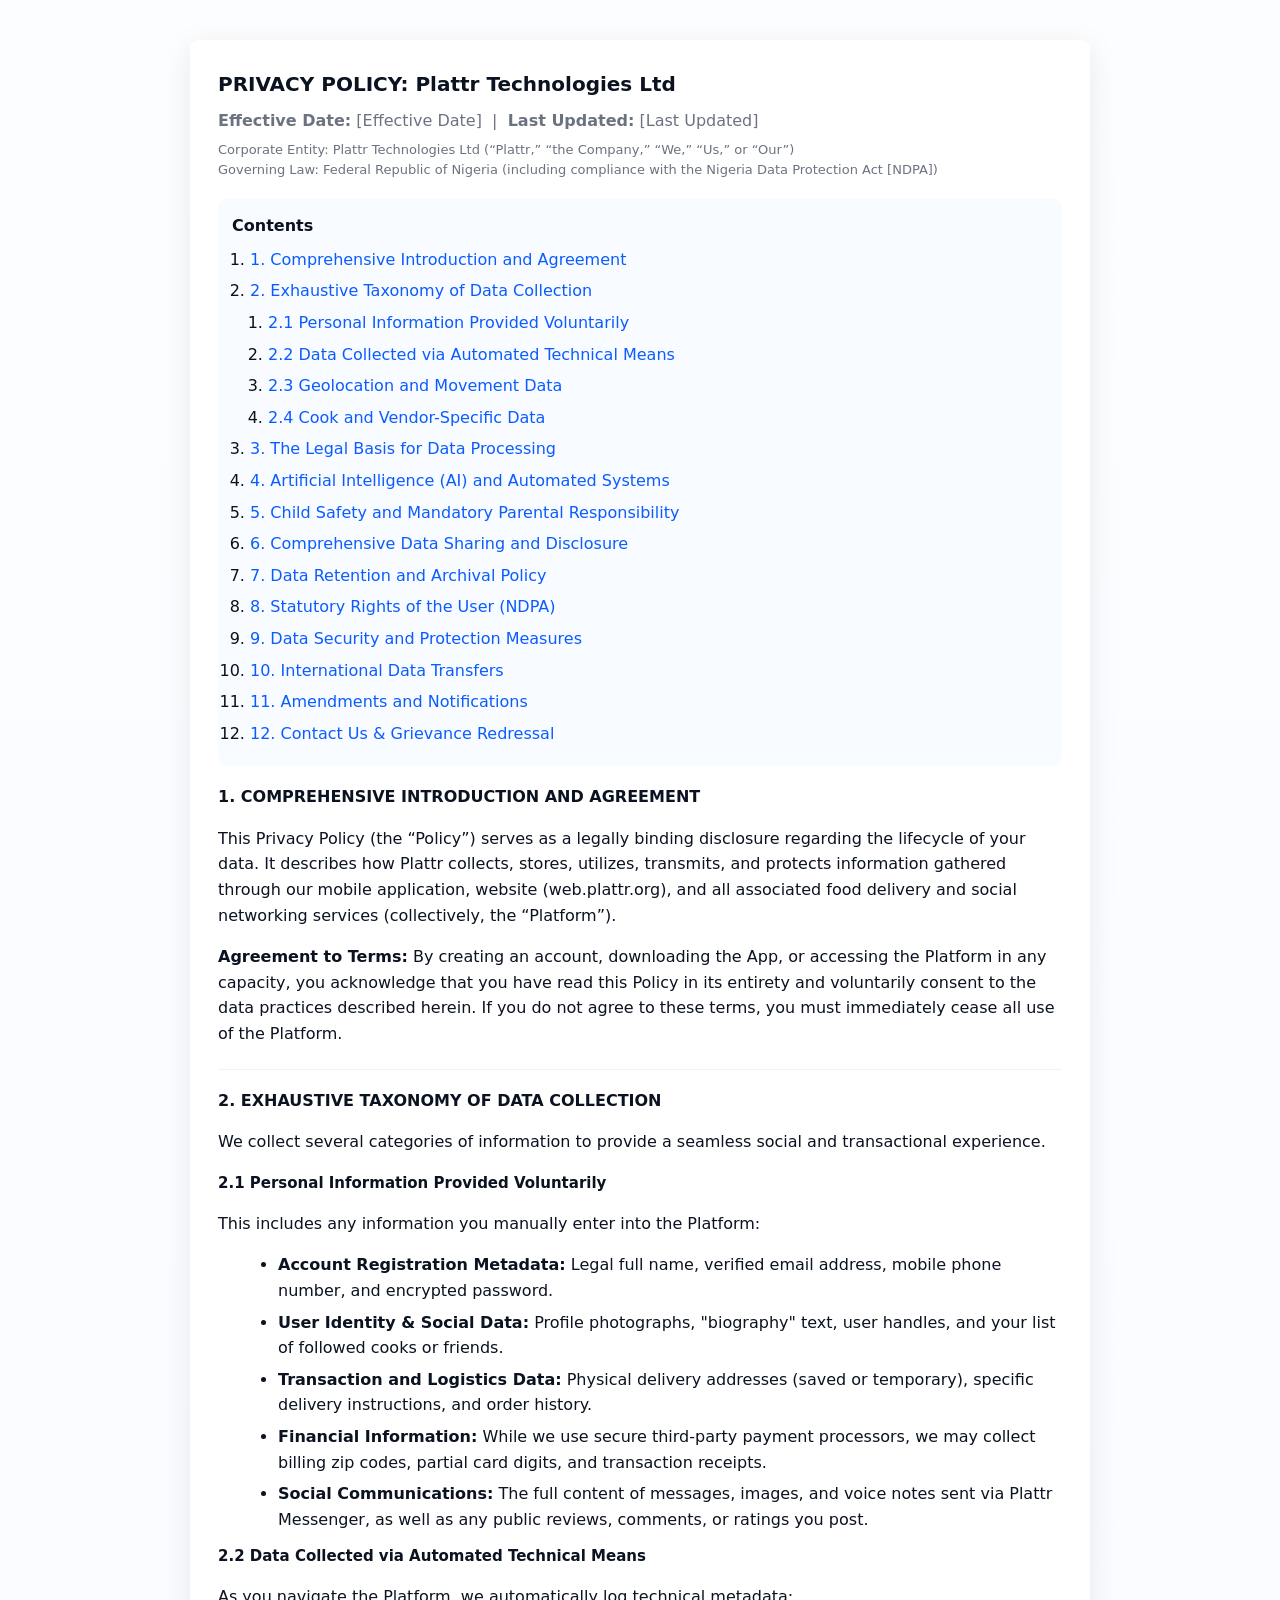
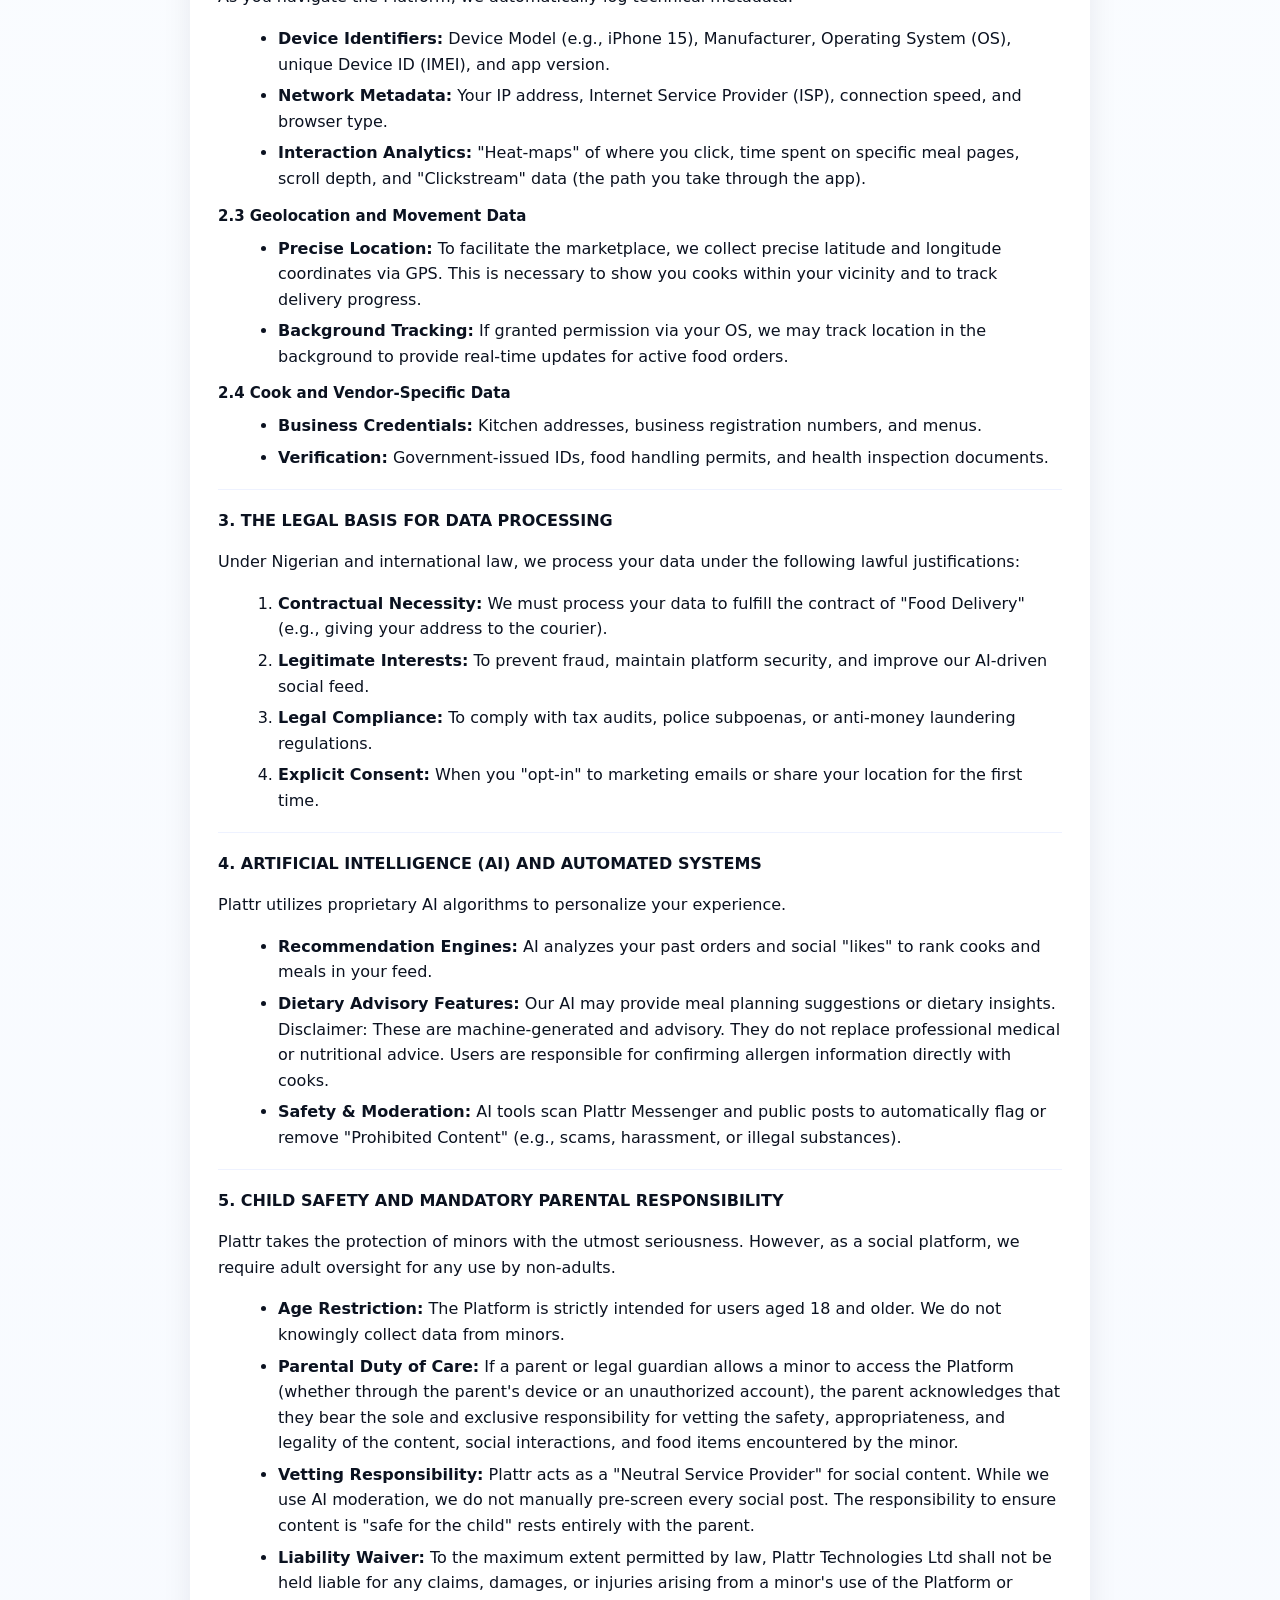
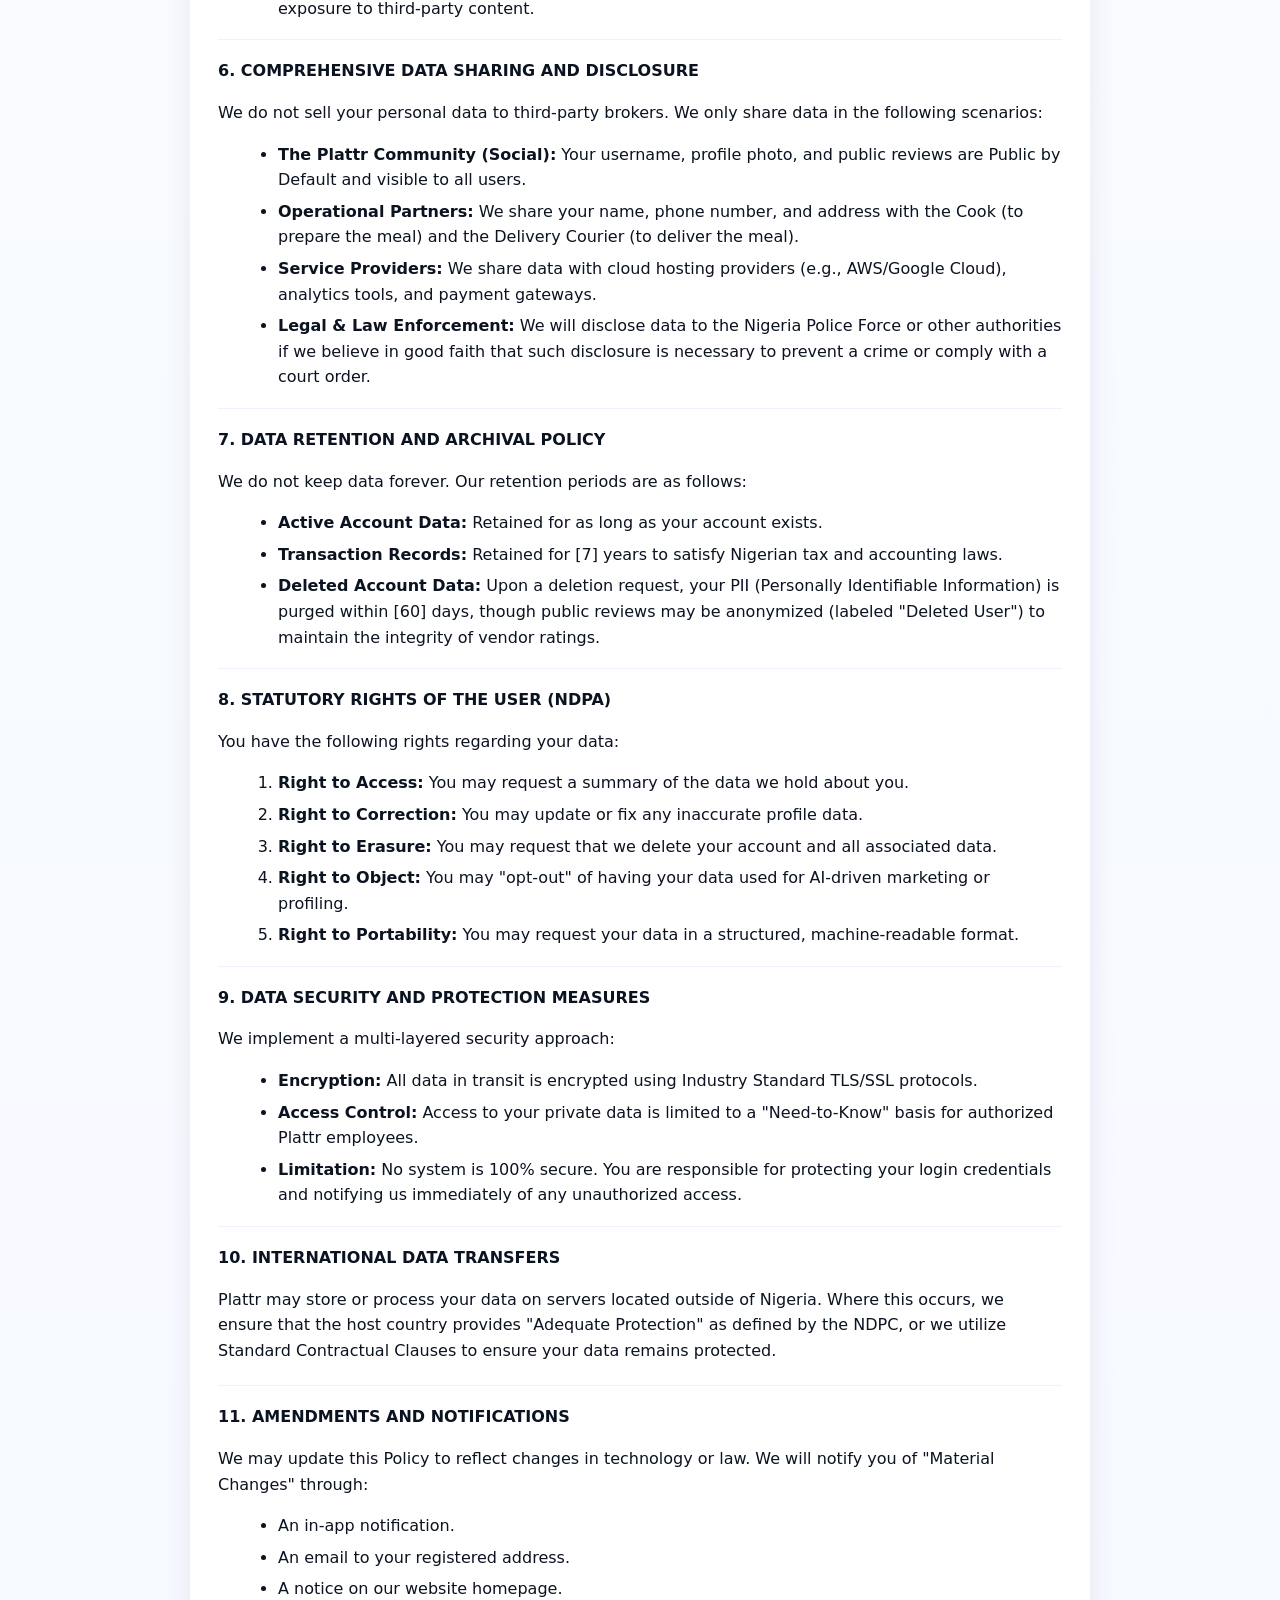
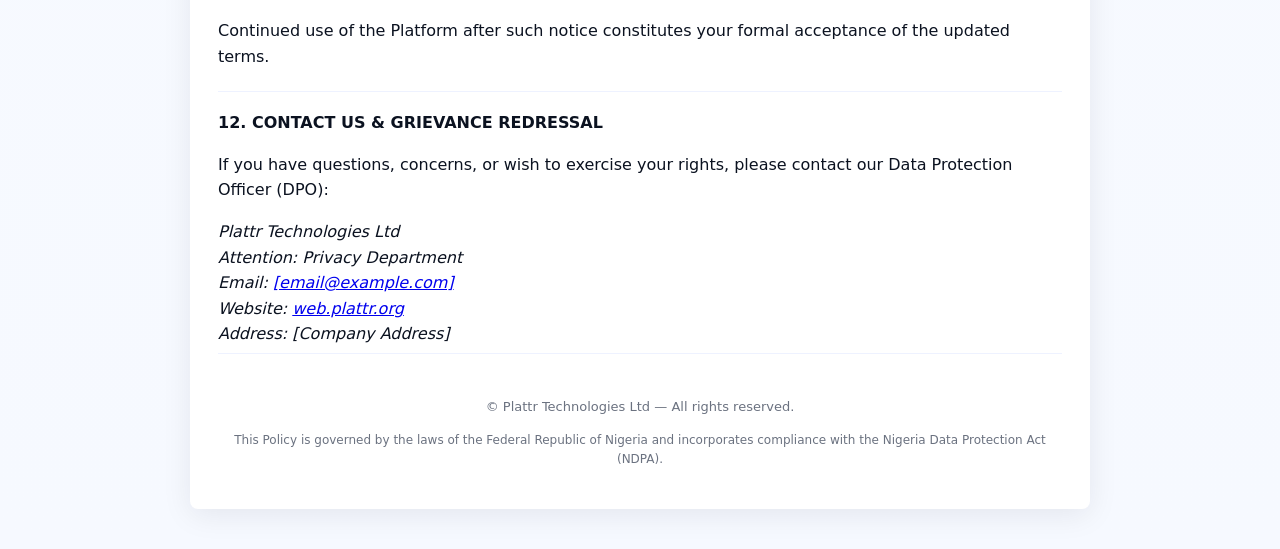
==== index.html @ 5358e26d "new" ====
<!doctype html>
<html lang="en">
  <head>
    <meta charset="utf-8">
    <meta name="viewport" content="width=device-width,initial-scale=1">
    <title>Plattr Technologies Ltd — Privacy Policy</title>
    <link rel="stylesheet" href="styles/privacy-policy.css">
  </head>
  <body>
    <main class="container">
      <header class="header">
        <h1>PRIVACY POLICY: Plattr Technologies Ltd</h1>
        <p class="meta">
          <strong>Effective Date:</strong> <span id="effective-date">[Effective Date]</span>
          &nbsp;|&nbsp;
          <strong>Last Updated:</strong> <span id="last-updated">[Last Updated]</span>
        </p>
        <p class="meta small">Corporate Entity: Plattr Technologies Ltd (“Plattr,” “the Company,” “We,” “Us,” or “Our”)<br>
        Governing Law: Federal Republic of Nigeria (including compliance with the Nigeria Data Protection Act [NDPA])</p>
      </header>

      <nav class="toc" aria-label="Table of contents">
        <h2>Contents</h2>
        <ol>
          <li><a href="#intro">1. Comprehensive Introduction and Agreement</a></li>
          <li><a href="#data-collection">2. Exhaustive Taxonomy of Data Collection</a>
            <ol>
              <li><a href="#voluntary">2.1 Personal Information Provided Voluntarily</a></li>
              <li><a href="#automated">2.2 Data Collected via Automated Technical Means</a></li>
              <li><a href="#geolocation">2.3 Geolocation and Movement Data</a></li>
              <li><a href="#cook-data">2.4 Cook and Vendor-Specific Data</a></li>
            </ol>
          </li>
          <li><a href="#legal-basis">3. The Legal Basis for Data Processing</a></li>
          <li><a href="#ai">4. Artificial Intelligence (AI) and Automated Systems</a></li>
          <li><a href="#children">5. Child Safety and Mandatory Parental Responsibility</a></li>
          <li><a href="#sharing">6. Comprehensive Data Sharing and Disclosure</a></li>
          <li><a href="#retention">7. Data Retention and Archival Policy</a></li>
          <li><a href="#rights">8. Statutory Rights of the User (NDPA)</a></li>
          <li><a href="#security">9. Data Security and Protection Measures</a></li>
          <li><a href="#transfers">10. International Data Transfers</a></li>
          <li><a href="#amendments">11. Amendments and Notifications</a></li>
          <li><a href="#contact">12. Contact Us & Grievance Redressal</a></li>
        </ol>
      </nav>

      <article class="policy" id="intro">
        <h2>1. COMPREHENSIVE INTRODUCTION AND AGREEMENT</h2>
        <p>This Privacy Policy (the “Policy”) serves as a legally binding disclosure regarding the lifecycle of your data. It describes how Plattr collects, stores, utilizes, transmits, and protects information gathered through our mobile application, website (web.plattr.org), and all associated food delivery and social networking services (collectively, the “Platform”).</p>
        <p><strong>Agreement to Terms:</strong> By creating an account, downloading the App, or accessing the Platform in any capacity, you acknowledge that you have read this Policy in its entirety and voluntarily consent to the data practices described herein. If you do not agree to these terms, you must immediately cease all use of the Platform.</p>
      </article>

      <article class="policy" id="data-collection">
        <h2>2. EXHAUSTIVE TAXONOMY OF DATA COLLECTION</h2>
        <p>We collect several categories of information to provide a seamless social and transactional experience.</p>

        <h3 id="voluntary">2.1 Personal Information Provided Voluntarily</h3>
        <p>This includes any information you manually enter into the Platform:</p>
        <ul>
          <li><strong>Account Registration Metadata:</strong> Legal full name, verified email address, mobile phone number, and encrypted password.</li>
          <li><strong>User Identity & Social Data:</strong> Profile photographs, "biography" text, user handles, and your list of followed cooks or friends.</li>
          <li><strong>Transaction and Logistics Data:</strong> Physical delivery addresses (saved or temporary), specific delivery instructions, and order history.</li>
          <li><strong>Financial Information:</strong> While we use secure third-party payment processors, we may collect billing zip codes, partial card digits, and transaction receipts.</li>
          <li><strong>Social Communications:</strong> The full content of messages, images, and voice notes sent via Plattr Messenger, as well as any public reviews, comments, or ratings you post.</li>
        </ul>

        <h3 id="automated">2.2 Data Collected via Automated Technical Means</h3>
        <p>As you navigate the Platform, we automatically log technical metadata:</p>
        <ul>
          <li><strong>Device Identifiers:</strong> Device Model (e.g., iPhone 15), Manufacturer, Operating System (OS), unique Device ID (IMEI), and app version.</li>
          <li><strong>Network Metadata:</strong> Your IP address, Internet Service Provider (ISP), connection speed, and browser type.</li>
          <li><strong>Interaction Analytics:</strong> "Heat-maps" of where you click, time spent on specific meal pages, scroll depth, and "Clickstream" data (the path you take through the app).</li>
        </ul>

        <h3 id="geolocation">2.3 Geolocation and Movement Data</h3>
        <ul>
          <li><strong>Precise Location:</strong> To facilitate the marketplace, we collect precise latitude and longitude coordinates via GPS. This is necessary to show you cooks within your vicinity and to track delivery progress.</li>
          <li><strong>Background Tracking:</strong> If granted permission via your OS, we may track location in the background to provide real-time updates for active food orders.</li>
        </ul>

        <h3 id="cook-data">2.4 Cook and Vendor-Specific Data</h3>
        <ul>
          <li><strong>Business Credentials:</strong> Kitchen addresses, business registration numbers, and menus.</li>
          <li><strong>Verification:</strong> Government-issued IDs, food handling permits, and health inspection documents.</li>
        </ul>
      </article>

      <article class="policy" id="legal-basis">
        <h2>3. THE LEGAL BASIS FOR DATA PROCESSING</h2>
        <p>Under Nigerian and international law, we process your data under the following lawful justifications:</p>
        <ol>
          <li><strong>Contractual Necessity:</strong> We must process your data to fulfill the contract of "Food Delivery" (e.g., giving your address to the courier).</li>
          <li><strong>Legitimate Interests:</strong> To prevent fraud, maintain platform security, and improve our AI-driven social feed.</li>
          <li><strong>Legal Compliance:</strong> To comply with tax audits, police subpoenas, or anti-money laundering regulations.</li>
          <li><strong>Explicit Consent:</strong> When you "opt-in" to marketing emails or share your location for the first time.</li>
        </ol>
      </article>

      <article class="policy" id="ai">
        <h2>4. ARTIFICIAL INTELLIGENCE (AI) AND AUTOMATED SYSTEMS</h2>
        <p>Plattr utilizes proprietary AI algorithms to personalize your experience.</p>
        <ul>
          <li><strong>Recommendation Engines:</strong> AI analyzes your past orders and social "likes" to rank cooks and meals in your feed.</li>
          <li><strong>Dietary Advisory Features:</strong> Our AI may provide meal planning suggestions or dietary insights. Disclaimer: These are machine-generated and advisory. They do not replace professional medical or nutritional advice. Users are responsible for confirming allergen information directly with cooks.</li>
          <li><strong>Safety & Moderation:</strong> AI tools scan Plattr Messenger and public posts to automatically flag or remove "Prohibited Content" (e.g., scams, harassment, or illegal substances).</li>
        </ul>
      </article>

      <article class="policy" id="children">
        <h2>5. CHILD SAFETY AND MANDATORY PARENTAL RESPONSIBILITY</h2>
        <p>Plattr takes the protection of minors with the utmost seriousness. However, as a social platform, we require adult oversight for any use by non-adults.</p>
        <ul>
          <li><strong>Age Restriction:</strong> The Platform is strictly intended for users aged 18 and older. We do not knowingly collect data from minors.</li>
          <li><strong>Parental Duty of Care:</strong> If a parent or legal guardian allows a minor to access the Platform (whether through the parent's device or an unauthorized account), the parent acknowledges that they bear the sole and exclusive responsibility for vetting the safety, appropriateness, and legality of the content, social interactions, and food items encountered by the minor.</li>
          <li><strong>Vetting Responsibility:</strong> Plattr acts as a "Neutral Service Provider" for social content. While we use AI moderation, we do not manually pre-screen every social post. The responsibility to ensure content is "safe for the child" rests entirely with the parent.</li>
          <li><strong>Liability Waiver:</strong> To the maximum extent permitted by law, Plattr Technologies Ltd shall not be held liable for any claims, damages, or injuries arising from a minor's use of the Platform or exposure to third-party content.</li>
        </ul>
      </article>

      <article class="policy" id="sharing">
        <h2>6. COMPREHENSIVE DATA SHARING AND DISCLOSURE</h2>
        <p>We do not sell your personal data to third-party brokers. We only share data in the following scenarios:</p>
        <ul>
          <li><strong>The Plattr Community (Social):</strong> Your username, profile photo, and public reviews are Public by Default and visible to all users.</li>
          <li><strong>Operational Partners:</strong> We share your name, phone number, and address with the Cook (to prepare the meal) and the Delivery Courier (to deliver the meal).</li>
          <li><strong>Service Providers:</strong> We share data with cloud hosting providers (e.g., AWS/Google Cloud), analytics tools, and payment gateways.</li>
          <li><strong>Legal & Law Enforcement:</strong> We will disclose data to the Nigeria Police Force or other authorities if we believe in good faith that such disclosure is necessary to prevent a crime or comply with a court order.</li>
        </ul>
      </article>

      <article class="policy" id="retention">
        <h2>7. DATA RETENTION AND ARCHIVAL POLICY</h2>
        <p>We do not keep data forever. Our retention periods are as follows:</p>
        <ul>
          <li><strong>Active Account Data:</strong> Retained for as long as your account exists.</li>
          <li><strong>Transaction Records:</strong> Retained for [7] years to satisfy Nigerian tax and accounting laws.</li>
          <li><strong>Deleted Account Data:</strong> Upon a deletion request, your PII (Personally Identifiable Information) is purged within [60] days, though public reviews may be anonymized (labeled "Deleted User") to maintain the integrity of vendor ratings.</li>
        </ul>
      </article>

      <article class="policy" id="rights">
        <h2>8. STATUTORY RIGHTS OF THE USER (NDPA)</h2>
        <p>You have the following rights regarding your data:</p>
        <ol>
          <li><strong>Right to Access:</strong> You may request a summary of the data we hold about you.</li>
          <li><strong>Right to Correction:</strong> You may update or fix any inaccurate profile data.</li>
          <li><strong>Right to Erasure:</strong> You may request that we delete your account and all associated data.</li>
          <li><strong>Right to Object:</strong> You may "opt-out" of having your data used for AI-driven marketing or profiling.</li>
          <li><strong>Right to Portability:</strong> You may request your data in a structured, machine-readable format.</li>
        </ol>
      </article>

      <article class="policy" id="security">
        <h2>9. DATA SECURITY AND PROTECTION MEASURES</h2>
        <p>We implement a multi-layered security approach:</p>
        <ul>
          <li><strong>Encryption:</strong> All data in transit is encrypted using Industry Standard TLS/SSL protocols.</li>
          <li><strong>Access Control:</strong> Access to your private data is limited to a "Need-to-Know" basis for authorized Plattr employees.</li>
          <li><strong>Limitation:</strong> No system is 100% secure. You are responsible for protecting your login credentials and notifying us immediately of any unauthorized access.</li>
        </ul>
      </article>

      <article class="policy" id="transfers">
        <h2>10. INTERNATIONAL DATA TRANSFERS</h2>
        <p>Plattr may store or process your data on servers located outside of Nigeria. Where this occurs, we ensure that the host country provides "Adequate Protection" as defined by the NDPC, or we utilize Standard Contractual Clauses to ensure your data remains protected.</p>
      </article>

      <article class="policy" id="amendments">
        <h2>11. AMENDMENTS AND NOTIFICATIONS</h2>
        <p>We may update this Policy to reflect changes in technology or law. We will notify you of "Material Changes" through:</p>
        <ul>
          <li>An in-app notification.</li>
          <li>An email to your registered address.</li>
          <li>A notice on our website homepage.</li>
        </ul>
        <p>Continued use of the Platform after such notice constitutes your formal acceptance of the updated terms.</p>
      </article>

      <article class="policy" id="contact">
        <h2>12. CONTACT US &amp; GRIEVANCE REDRESSAL</h2>
        <p>If you have questions, concerns, or wish to exercise your rights, please contact our Data Protection Officer (DPO):</p>
        <address>
          Plattr Technologies Ltd<br>
          Attention: Privacy Department<br>
          Email: <a href="mailto:[email@example.com]">[email@example.com]</a><br>
          Website: <a href="https://web.plattr.org" target="_blank" rel="noopener">web.plattr.org</a><br>
          Address: [Company Address]
        </address>
      </article>

      <footer class="footer">
        <p>© Plattr Technologies Ltd — All rights reserved.</p>
        <p class="small">This Policy is governed by the laws of the Federal Republic of Nigeria and incorporates compliance with the Nigeria Data Protection Act (NDPA).</p>
      </footer>
    </main>

    <script>
      // small enhancement: smooth scroll for TOC links
      document.addEventListener('DOMContentLoaded', function(){
        document.querySelectorAll('a[href^="#"]').forEach(function(a){
          a.addEventListener('click', function(e){
            e.preventDefault();
            var id = this.getAttribute('href').slice(1);
            var el = document.getElementById(id);
            if(el) el.scrollIntoView({behavior:'smooth',block:'start'});
          });
        });
      });
    </script>
  </body>
</html>
---- styles/privacy-policy.css ----
/* Simple, clean styling for the privacy policy page */
:root{
  --max-width:900px;
  --accent:#0b5cff;
  --muted:#6b7280;
  --bg:#fbfdff;
  --paper:#ffffff;
  --radius:8px;
  --gap:20px;
}
*{box-sizing:border-box}
body{
  font-family: Inter, ui-sans-serif, system-ui, -apple-system, "Segoe UI", Roboto, "Helvetica Neue", Arial;
  background: linear-gradient(180deg, var(--bg), #f6f9ff);
  color:#0b1220;
  line-height:1.6;
  margin:0;
  padding:40px 20px;
}
.container{
  max-width:var(--max-width);
  margin:0 auto;
  background:var(--paper);
  border-radius:var(--radius);
  box-shadow:0 6px 30px rgba(11,17,32,0.08);
  padding:28px;
}
.header h1{margin:0 0 8px 0;font-size:20px}
.meta{color:var(--muted);margin:0 0 6px 0}
.meta.small{font-size:13px}
.toc{background:#f8fbff;padding:14px;border-radius:8px;margin:18px 0}
.toc h2{margin:0 0 8px 0;font-size:16px}
.toc ol{padding-left:18px;margin:0}
.toc a{color:var(--accent);text-decoration:none}
.policy{margin:18px 0;padding-bottom:6px;border-bottom:1px solid #eef2ff}
.policy h2{font-size:16px;margin:6px 0}
.policy h3{font-size:15px;margin:8px 0}
ul,ol{margin:8px 0 12px 20px}
li{margin:6px 0}
.footer{text-align:center;color:var(--muted);font-size:13px;padding-top:12px}
.small{font-size:12px}

/* Responsive */
@media (max-width:640px){
  body{padding:18px}
  .container{padding:18px}
  .toc{font-size:14px}
}

/* Print-friendly */
@media print{
  body{background:white;padding:0}
  .container{box-shadow:none;border-radius:0}
  .toc{page-break-inside:avoid}
}
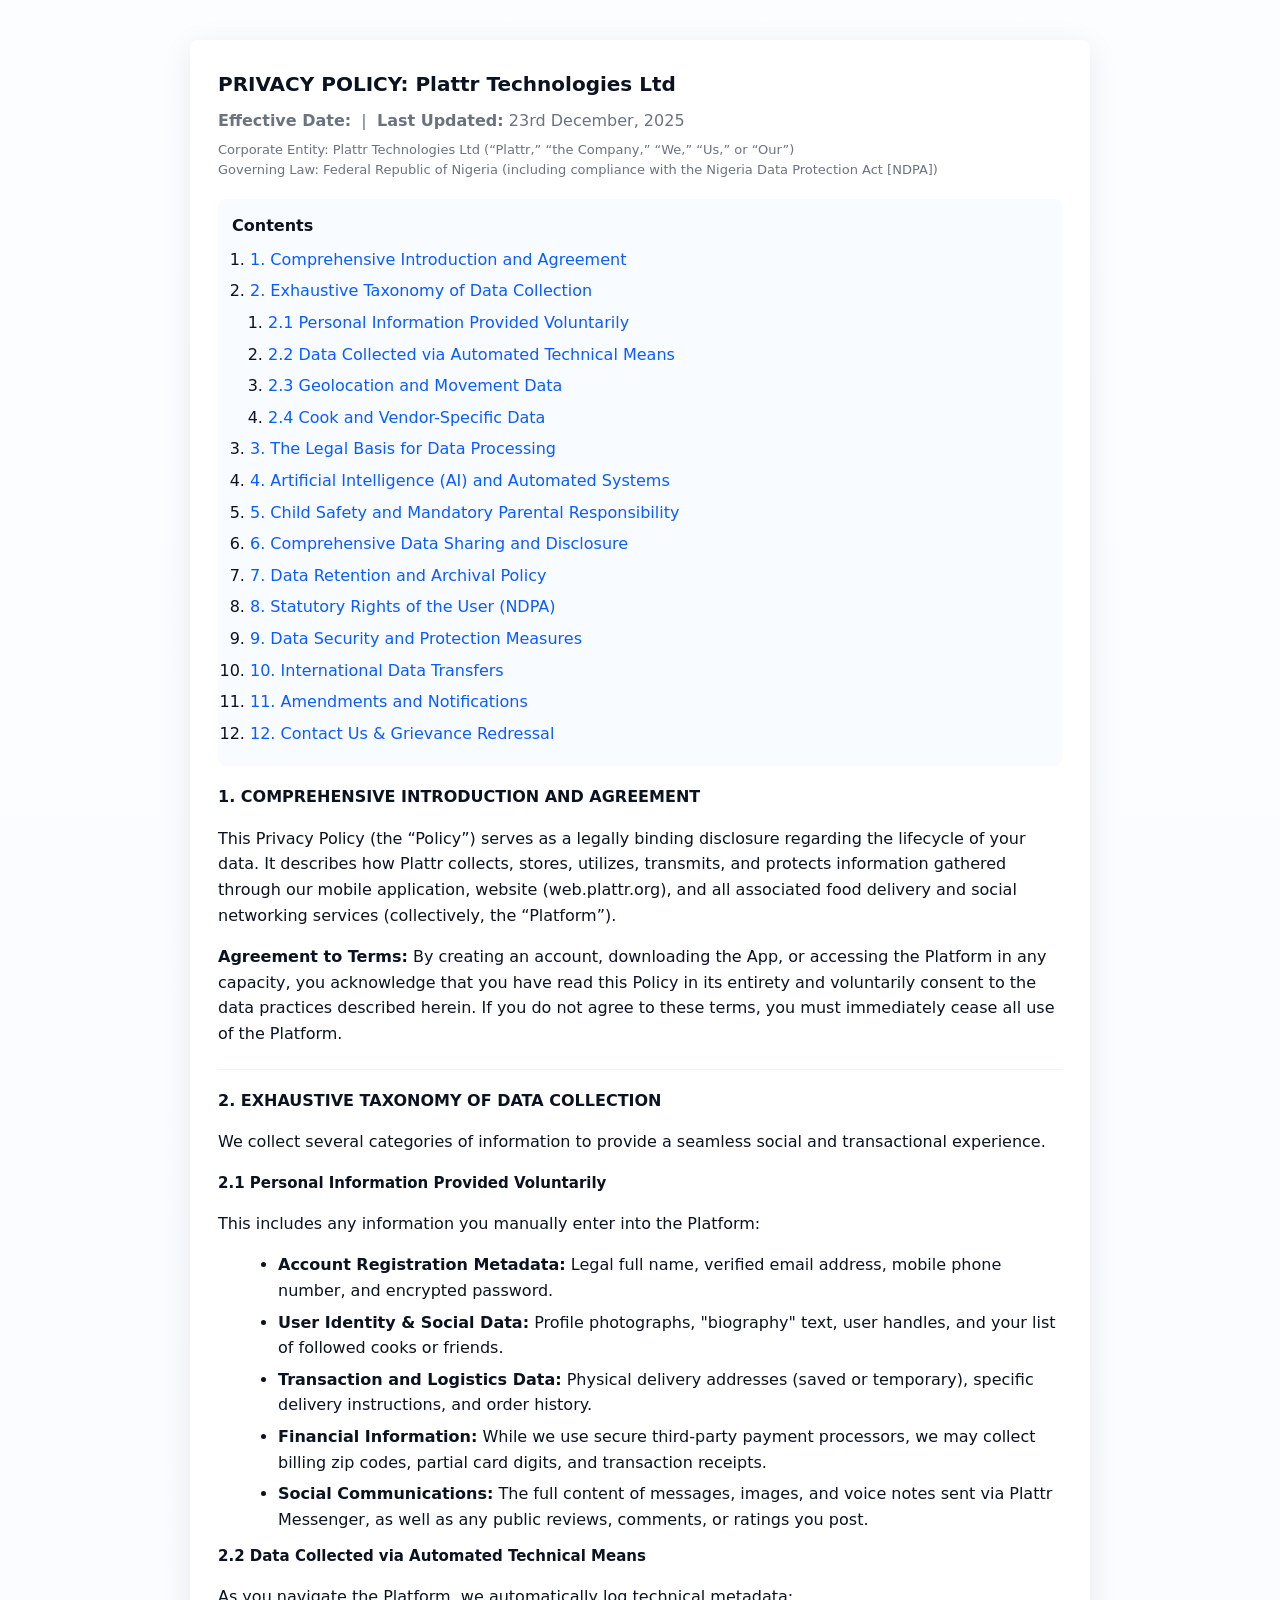
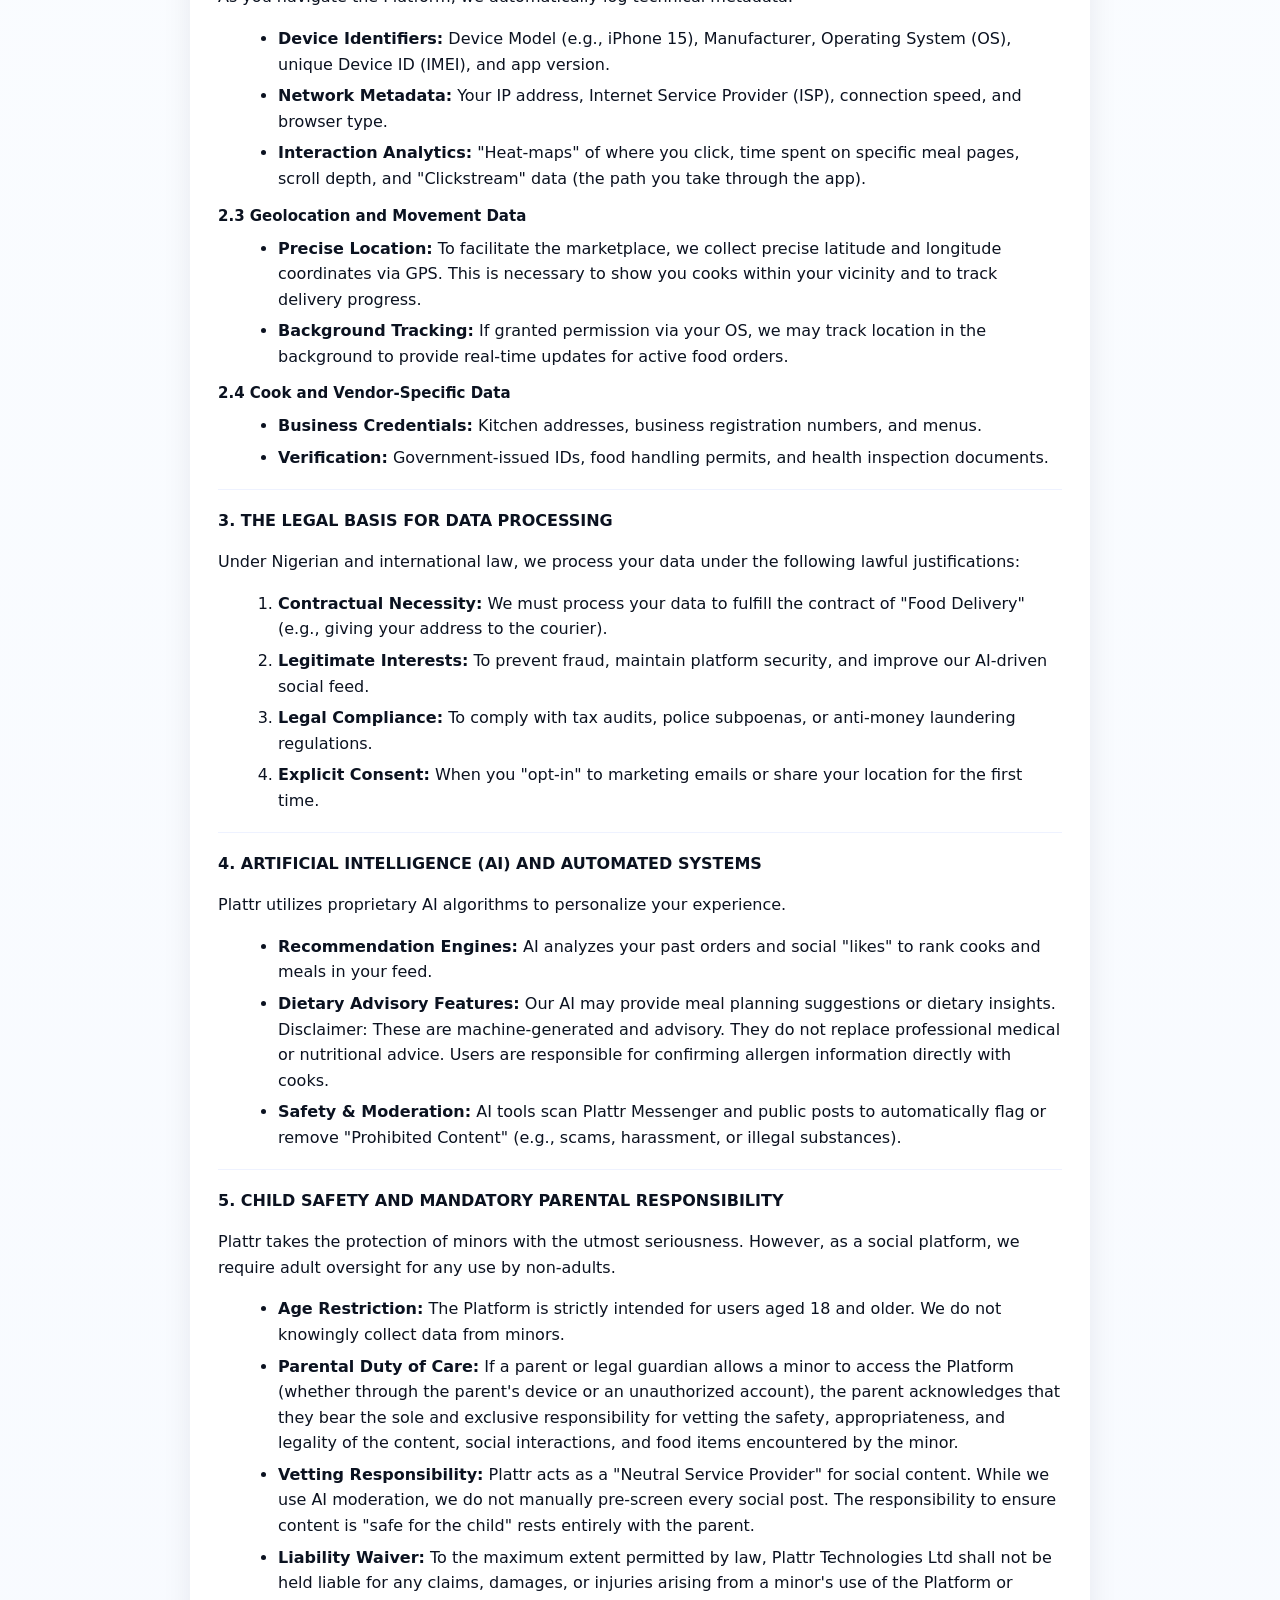
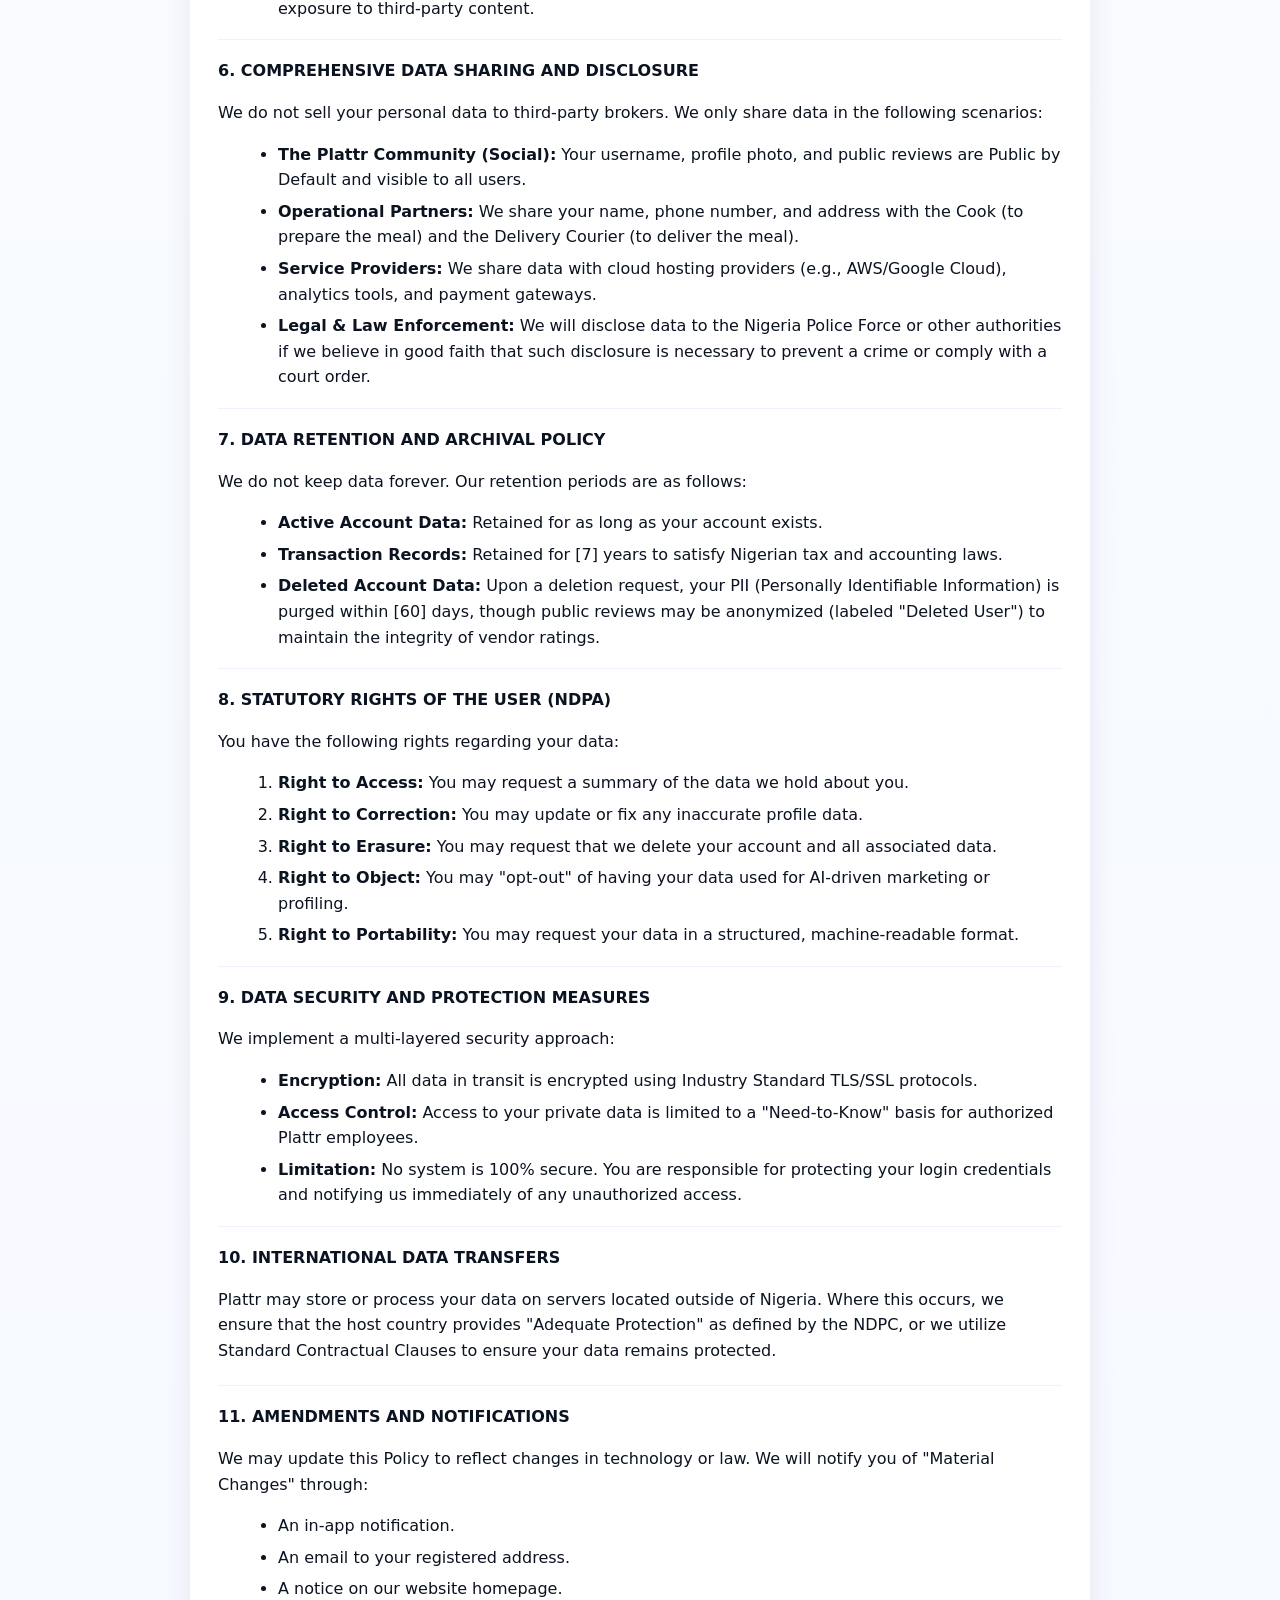
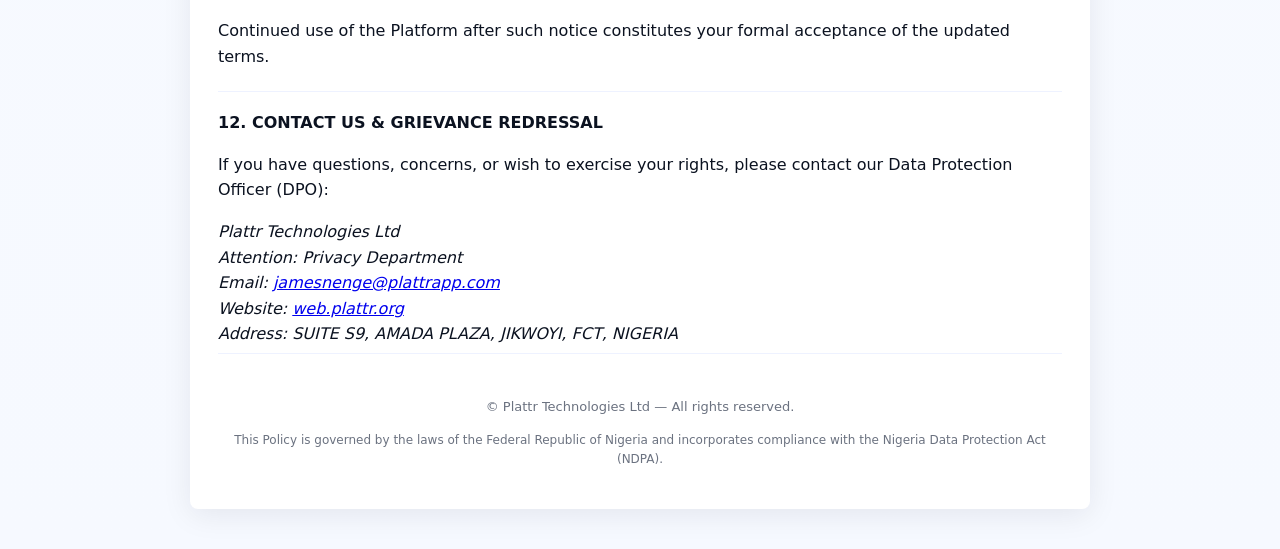
==== commit 802ea249: "new commit" ====
--- a/index.html
+++ b/index.html
@@ -11,9 +11,9 @@
       <header class="header">
         <h1>PRIVACY POLICY: Plattr Technologies Ltd</h1>
         <p class="meta">
-          <strong>Effective Date:</strong> <span id="effective-date">[Effective Date]</span>
+          <strong>Effective Date:</strong> <span id="effective-date"> </span>
           &nbsp;|&nbsp;
-          <strong>Last Updated:</strong> <span id="last-updated">[Last Updated]</span>
+          <strong>Last Updated:</strong> <span id="last-updated"> 23rd December, 2025</span>
         </p>
         <p class="meta small">Corporate Entity: Plattr Technologies Ltd (“Plattr,” “the Company,” “We,” “Us,” or “Our”)<br>
         Governing Law: Federal Republic of Nigeria (including compliance with the Nigeria Data Protection Act [NDPA])</p>
@@ -182,9 +182,9 @@
         <address>
           Plattr Technologies Ltd<br>
           Attention: Privacy Department<br>
-          Email: <a href="mailto:[email@example.com]">[email@example.com]</a><br>
+          Email: <a href="mailto:[email@example.com]"> jamesnenge@plattrapp.com </a><br>
           Website: <a href="https://web.plattr.org" target="_blank" rel="noopener">web.plattr.org</a><br>
-          Address: [Company Address]
+          Address: SUITE S9, AMADA PLAZA, JIKWOYI, FCT, NIGERIA
         </address>
       </article>
 
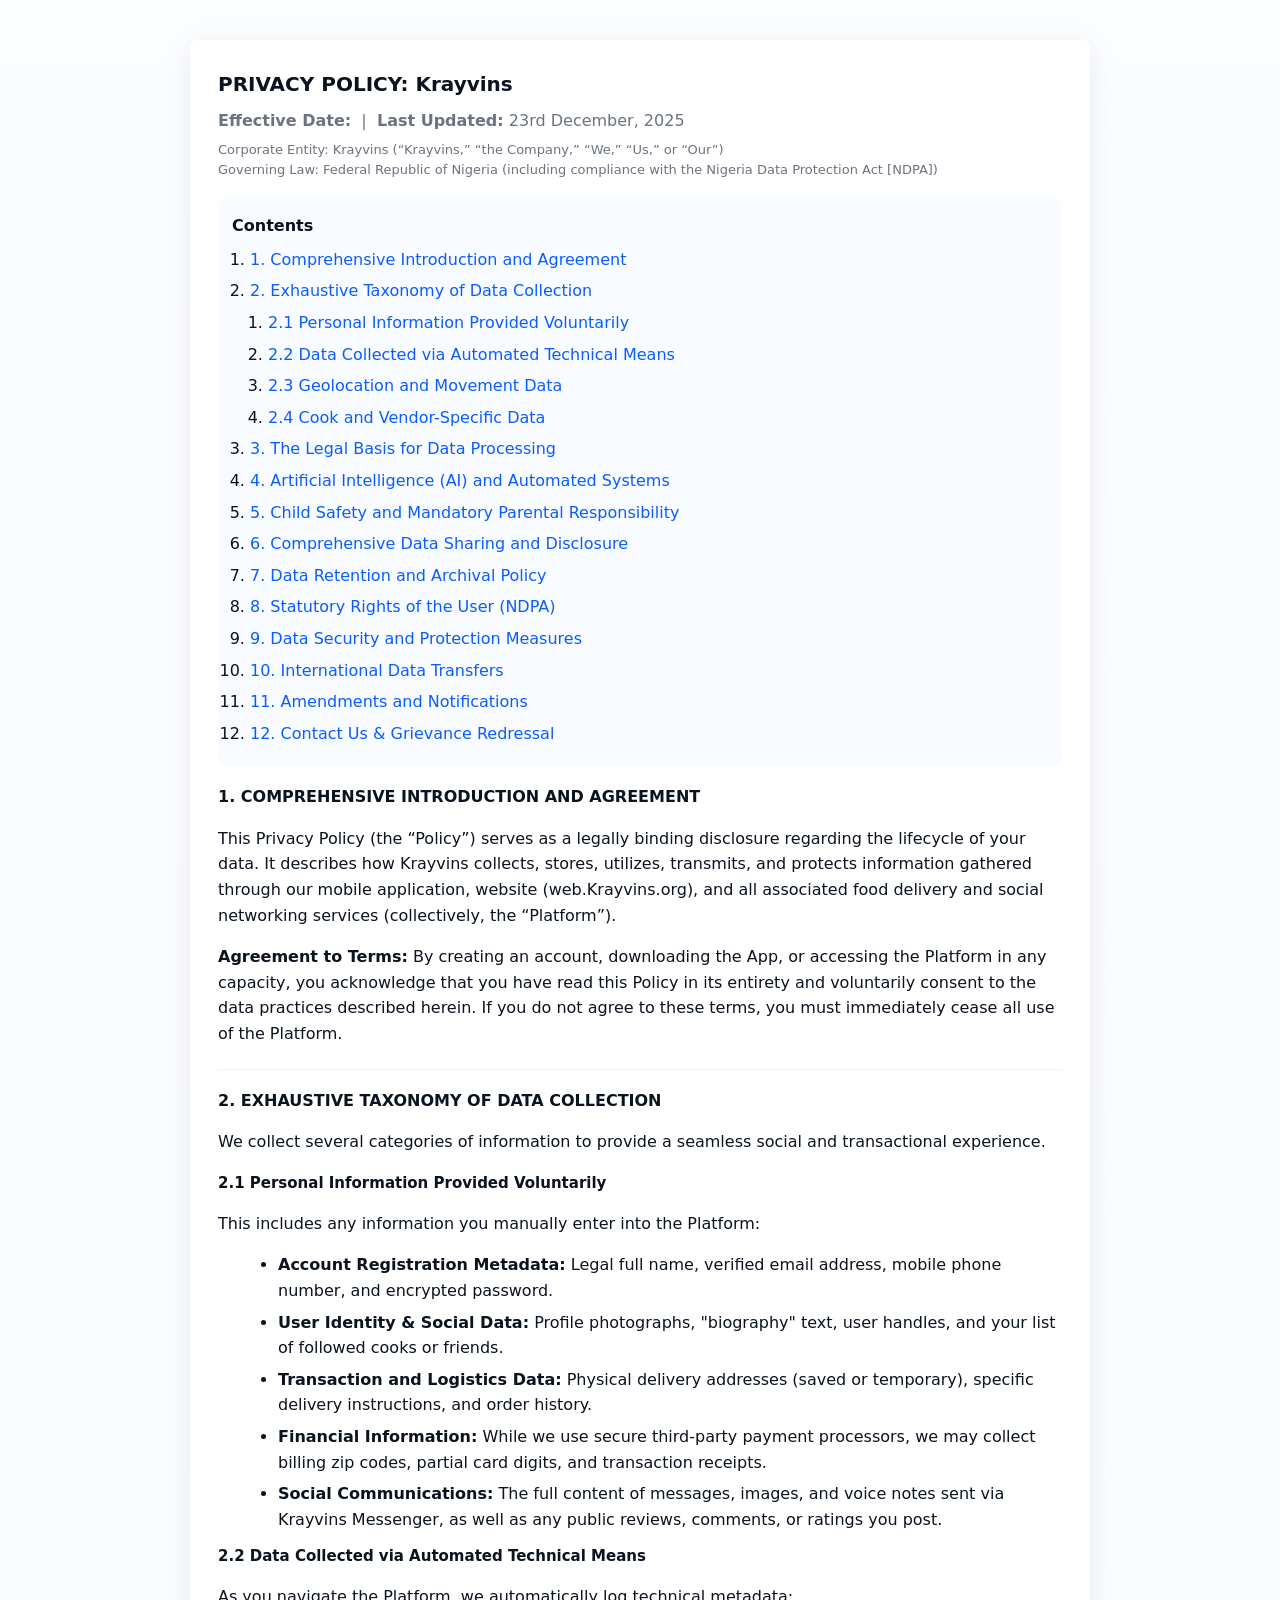
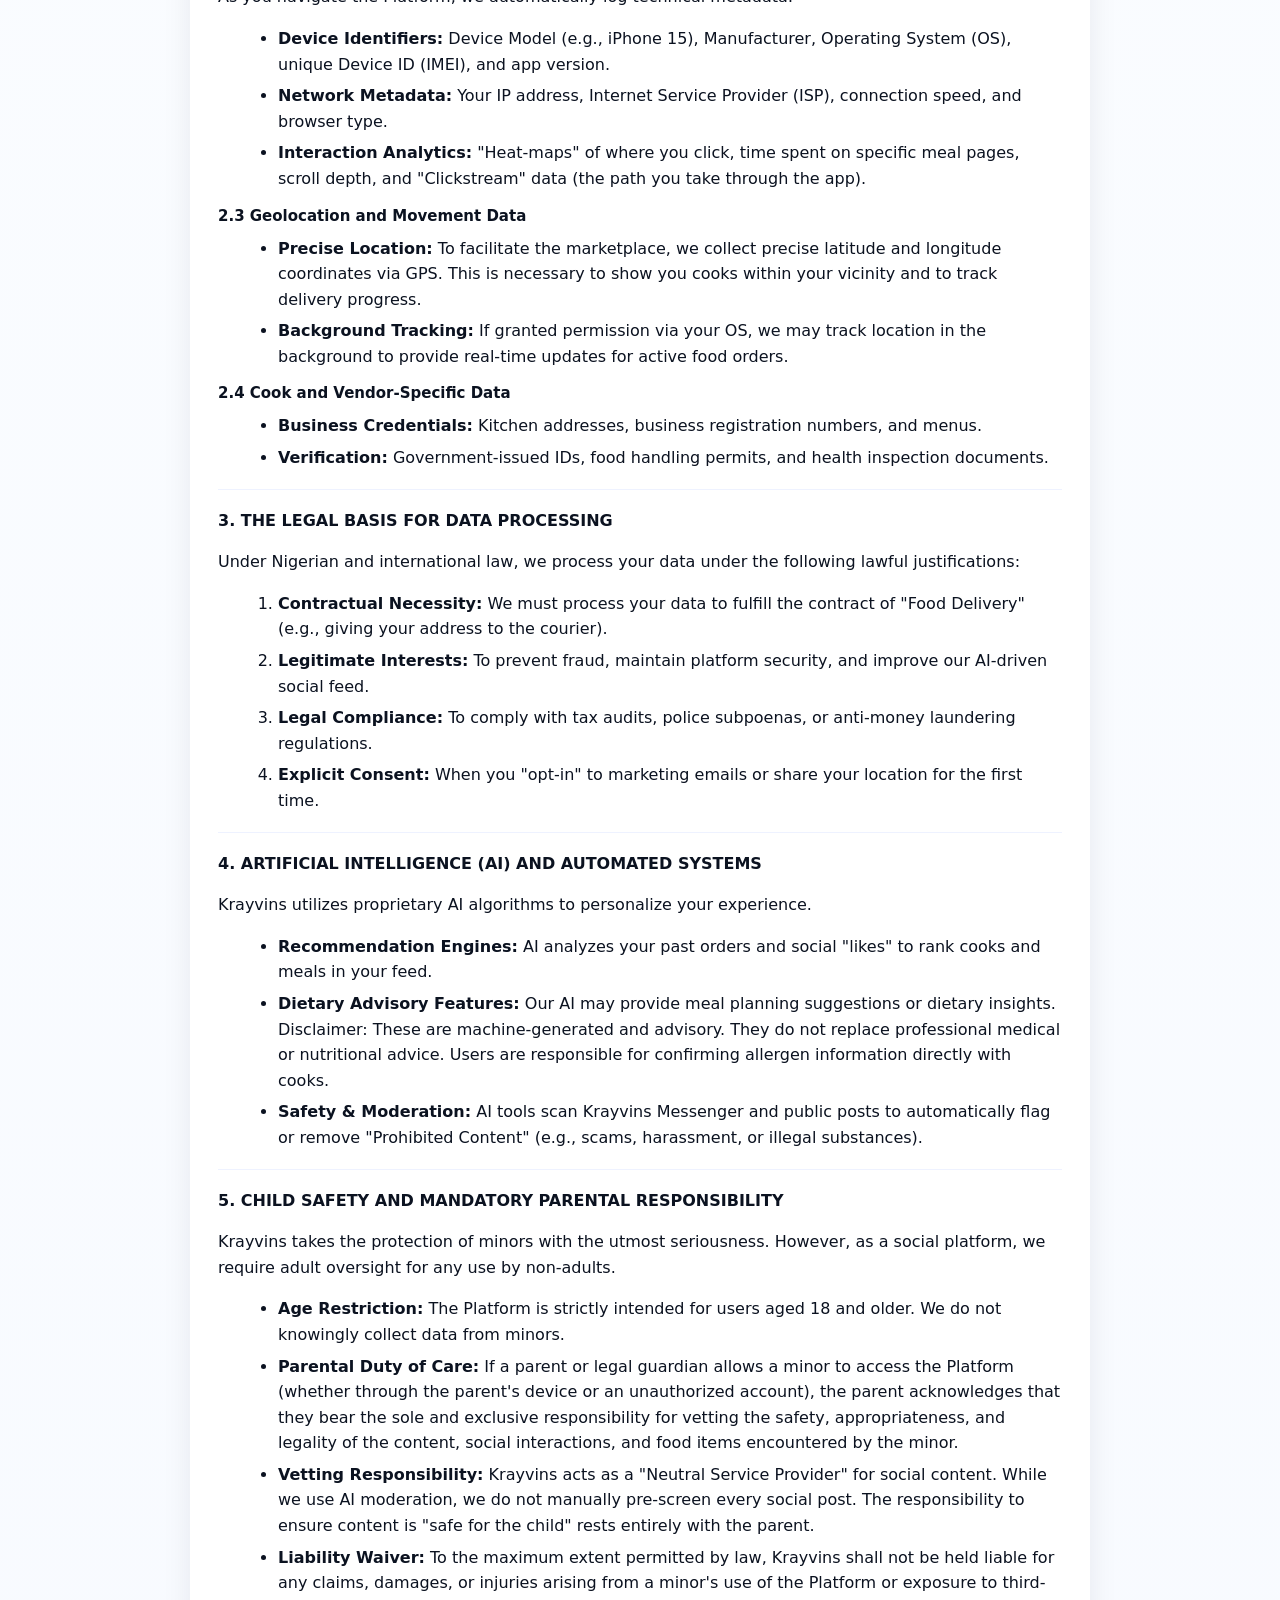
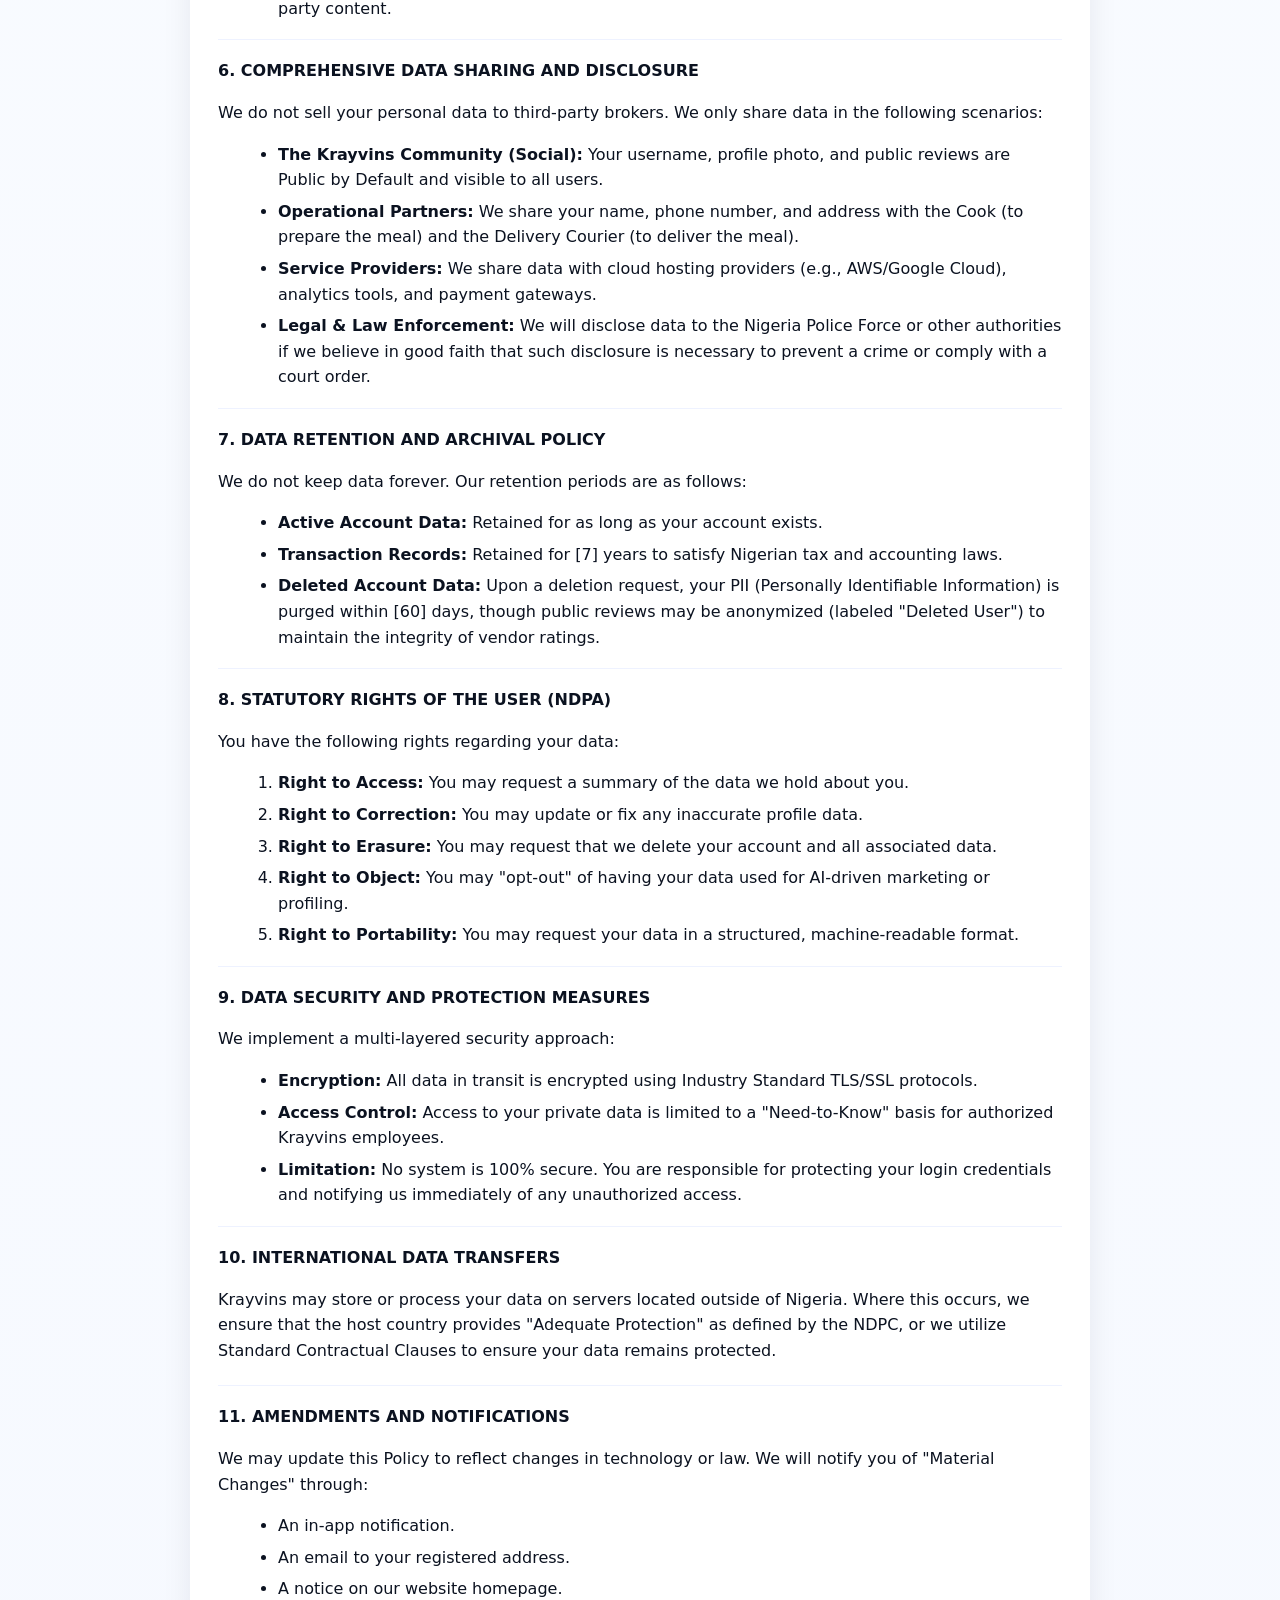
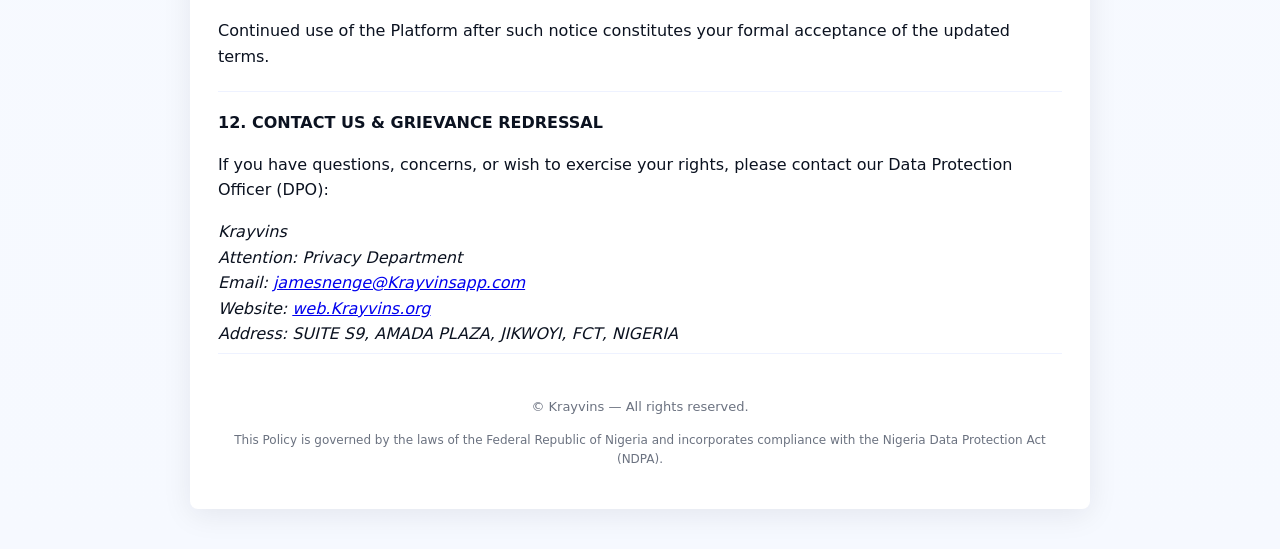
==== commit 02f996fb: "Update privacy policy references from Plattr to Krayvins" ====
--- a/index.html
+++ b/index.html
@@ -3,19 +3,19 @@
   <head>
     <meta charset="utf-8">
     <meta name="viewport" content="width=device-width,initial-scale=1">
-    <title>Plattr Technologies Ltd — Privacy Policy</title>
+    <title>Krayvins — Privacy Policy</title>
     <link rel="stylesheet" href="styles/privacy-policy.css">
   </head>
   <body>
     <main class="container">
       <header class="header">
-        <h1>PRIVACY POLICY: Plattr Technologies Ltd</h1>
+        <h1>PRIVACY POLICY: Krayvins</h1>
         <p class="meta">
           <strong>Effective Date:</strong> <span id="effective-date"> </span>
           &nbsp;|&nbsp;
           <strong>Last Updated:</strong> <span id="last-updated"> 23rd December, 2025</span>
         </p>
-        <p class="meta small">Corporate Entity: Plattr Technologies Ltd (“Plattr,” “the Company,” “We,” “Us,” or “Our”)<br>
+        <p class="meta small">Corporate Entity: Krayvins (“Krayvins,” “the Company,” “We,” “Us,” or “Our”)<br>
         Governing Law: Federal Republic of Nigeria (including compliance with the Nigeria Data Protection Act [NDPA])</p>
       </header>
 
@@ -46,7 +46,7 @@
 
       <article class="policy" id="intro">
         <h2>1. COMPREHENSIVE INTRODUCTION AND AGREEMENT</h2>
-        <p>This Privacy Policy (the “Policy”) serves as a legally binding disclosure regarding the lifecycle of your data. It describes how Plattr collects, stores, utilizes, transmits, and protects information gathered through our mobile application, website (web.plattr.org), and all associated food delivery and social networking services (collectively, the “Platform”).</p>
+        <p>This Privacy Policy (the “Policy”) serves as a legally binding disclosure regarding the lifecycle of your data. It describes how Krayvins collects, stores, utilizes, transmits, and protects information gathered through our mobile application, website (web.Krayvins.org), and all associated food delivery and social networking services (collectively, the “Platform”).</p>
         <p><strong>Agreement to Terms:</strong> By creating an account, downloading the App, or accessing the Platform in any capacity, you acknowledge that you have read this Policy in its entirety and voluntarily consent to the data practices described herein. If you do not agree to these terms, you must immediately cease all use of the Platform.</p>
       </article>
 
@@ -61,7 +61,7 @@
           <li><strong>User Identity & Social Data:</strong> Profile photographs, "biography" text, user handles, and your list of followed cooks or friends.</li>
           <li><strong>Transaction and Logistics Data:</strong> Physical delivery addresses (saved or temporary), specific delivery instructions, and order history.</li>
           <li><strong>Financial Information:</strong> While we use secure third-party payment processors, we may collect billing zip codes, partial card digits, and transaction receipts.</li>
-          <li><strong>Social Communications:</strong> The full content of messages, images, and voice notes sent via Plattr Messenger, as well as any public reviews, comments, or ratings you post.</li>
+          <li><strong>Social Communications:</strong> The full content of messages, images, and voice notes sent via Krayvins Messenger, as well as any public reviews, comments, or ratings you post.</li>
         </ul>
 
         <h3 id="automated">2.2 Data Collected via Automated Technical Means</h3>
@@ -98,22 +98,22 @@
 
       <article class="policy" id="ai">
         <h2>4. ARTIFICIAL INTELLIGENCE (AI) AND AUTOMATED SYSTEMS</h2>
-        <p>Plattr utilizes proprietary AI algorithms to personalize your experience.</p>
+        <p>Krayvins utilizes proprietary AI algorithms to personalize your experience.</p>
         <ul>
           <li><strong>Recommendation Engines:</strong> AI analyzes your past orders and social "likes" to rank cooks and meals in your feed.</li>
           <li><strong>Dietary Advisory Features:</strong> Our AI may provide meal planning suggestions or dietary insights. Disclaimer: These are machine-generated and advisory. They do not replace professional medical or nutritional advice. Users are responsible for confirming allergen information directly with cooks.</li>
-          <li><strong>Safety & Moderation:</strong> AI tools scan Plattr Messenger and public posts to automatically flag or remove "Prohibited Content" (e.g., scams, harassment, or illegal substances).</li>
+          <li><strong>Safety & Moderation:</strong> AI tools scan Krayvins Messenger and public posts to automatically flag or remove "Prohibited Content" (e.g., scams, harassment, or illegal substances).</li>
         </ul>
       </article>
 
       <article class="policy" id="children">
         <h2>5. CHILD SAFETY AND MANDATORY PARENTAL RESPONSIBILITY</h2>
-        <p>Plattr takes the protection of minors with the utmost seriousness. However, as a social platform, we require adult oversight for any use by non-adults.</p>
+        <p>Krayvins takes the protection of minors with the utmost seriousness. However, as a social platform, we require adult oversight for any use by non-adults.</p>
         <ul>
           <li><strong>Age Restriction:</strong> The Platform is strictly intended for users aged 18 and older. We do not knowingly collect data from minors.</li>
           <li><strong>Parental Duty of Care:</strong> If a parent or legal guardian allows a minor to access the Platform (whether through the parent's device or an unauthorized account), the parent acknowledges that they bear the sole and exclusive responsibility for vetting the safety, appropriateness, and legality of the content, social interactions, and food items encountered by the minor.</li>
-          <li><strong>Vetting Responsibility:</strong> Plattr acts as a "Neutral Service Provider" for social content. While we use AI moderation, we do not manually pre-screen every social post. The responsibility to ensure content is "safe for the child" rests entirely with the parent.</li>
-          <li><strong>Liability Waiver:</strong> To the maximum extent permitted by law, Plattr Technologies Ltd shall not be held liable for any claims, damages, or injuries arising from a minor's use of the Platform or exposure to third-party content.</li>
+          <li><strong>Vetting Responsibility:</strong> Krayvins acts as a "Neutral Service Provider" for social content. While we use AI moderation, we do not manually pre-screen every social post. The responsibility to ensure content is "safe for the child" rests entirely with the parent.</li>
+          <li><strong>Liability Waiver:</strong> To the maximum extent permitted by law, Krayvins shall not be held liable for any claims, damages, or injuries arising from a minor's use of the Platform or exposure to third-party content.</li>
         </ul>
       </article>
 
@@ -121,7 +121,7 @@
         <h2>6. COMPREHENSIVE DATA SHARING AND DISCLOSURE</h2>
         <p>We do not sell your personal data to third-party brokers. We only share data in the following scenarios:</p>
         <ul>
-          <li><strong>The Plattr Community (Social):</strong> Your username, profile photo, and public reviews are Public by Default and visible to all users.</li>
+          <li><strong>The Krayvins Community (Social):</strong> Your username, profile photo, and public reviews are Public by Default and visible to all users.</li>
           <li><strong>Operational Partners:</strong> We share your name, phone number, and address with the Cook (to prepare the meal) and the Delivery Courier (to deliver the meal).</li>
           <li><strong>Service Providers:</strong> We share data with cloud hosting providers (e.g., AWS/Google Cloud), analytics tools, and payment gateways.</li>
           <li><strong>Legal & Law Enforcement:</strong> We will disclose data to the Nigeria Police Force or other authorities if we believe in good faith that such disclosure is necessary to prevent a crime or comply with a court order.</li>
@@ -155,14 +155,14 @@
         <p>We implement a multi-layered security approach:</p>
         <ul>
           <li><strong>Encryption:</strong> All data in transit is encrypted using Industry Standard TLS/SSL protocols.</li>
-          <li><strong>Access Control:</strong> Access to your private data is limited to a "Need-to-Know" basis for authorized Plattr employees.</li>
+          <li><strong>Access Control:</strong> Access to your private data is limited to a "Need-to-Know" basis for authorized Krayvins employees.</li>
           <li><strong>Limitation:</strong> No system is 100% secure. You are responsible for protecting your login credentials and notifying us immediately of any unauthorized access.</li>
         </ul>
       </article>
 
       <article class="policy" id="transfers">
         <h2>10. INTERNATIONAL DATA TRANSFERS</h2>
-        <p>Plattr may store or process your data on servers located outside of Nigeria. Where this occurs, we ensure that the host country provides "Adequate Protection" as defined by the NDPC, or we utilize Standard Contractual Clauses to ensure your data remains protected.</p>
+        <p>Krayvins may store or process your data on servers located outside of Nigeria. Where this occurs, we ensure that the host country provides "Adequate Protection" as defined by the NDPC, or we utilize Standard Contractual Clauses to ensure your data remains protected.</p>
       </article>
 
       <article class="policy" id="amendments">
@@ -180,16 +180,16 @@
         <h2>12. CONTACT US &amp; GRIEVANCE REDRESSAL</h2>
         <p>If you have questions, concerns, or wish to exercise your rights, please contact our Data Protection Officer (DPO):</p>
         <address>
-          Plattr Technologies Ltd<br>
+          Krayvins<br>
           Attention: Privacy Department<br>
-          Email: <a href="mailto:[email@example.com]"> jamesnenge@plattrapp.com </a><br>
-          Website: <a href="https://web.plattr.org" target="_blank" rel="noopener">web.plattr.org</a><br>
+          Email: <a href="mailto:[email@example.com]"> jamesnenge@Krayvinsapp.com </a><br>
+          Website: <a href="https://web.Krayvins.org" target="_blank" rel="noopener">web.Krayvins.org</a><br>
           Address: SUITE S9, AMADA PLAZA, JIKWOYI, FCT, NIGERIA
         </address>
       </article>
 
       <footer class="footer">
-        <p>© Plattr Technologies Ltd — All rights reserved.</p>
+        <p>© Krayvins — All rights reserved.</p>
         <p class="small">This Policy is governed by the laws of the Federal Republic of Nigeria and incorporates compliance with the Nigeria Data Protection Act (NDPA).</p>
       </footer>
     </main>
